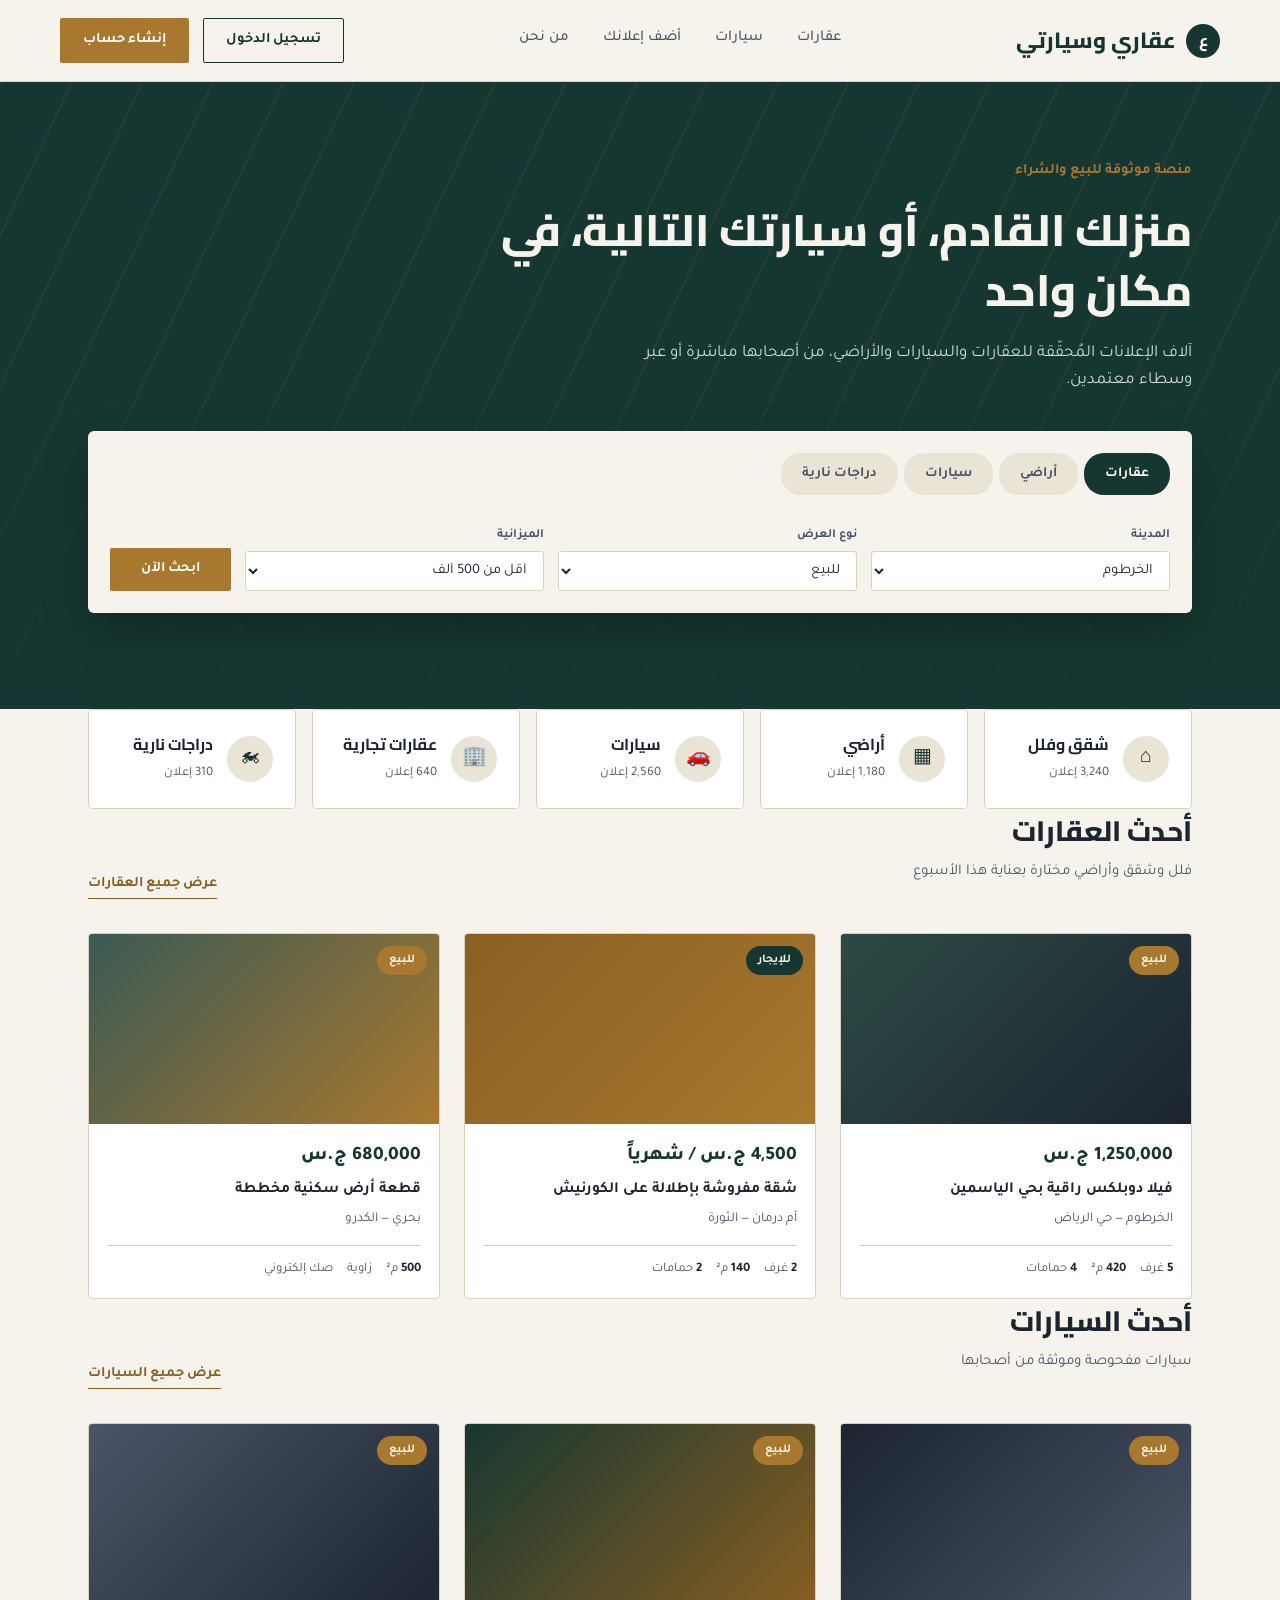
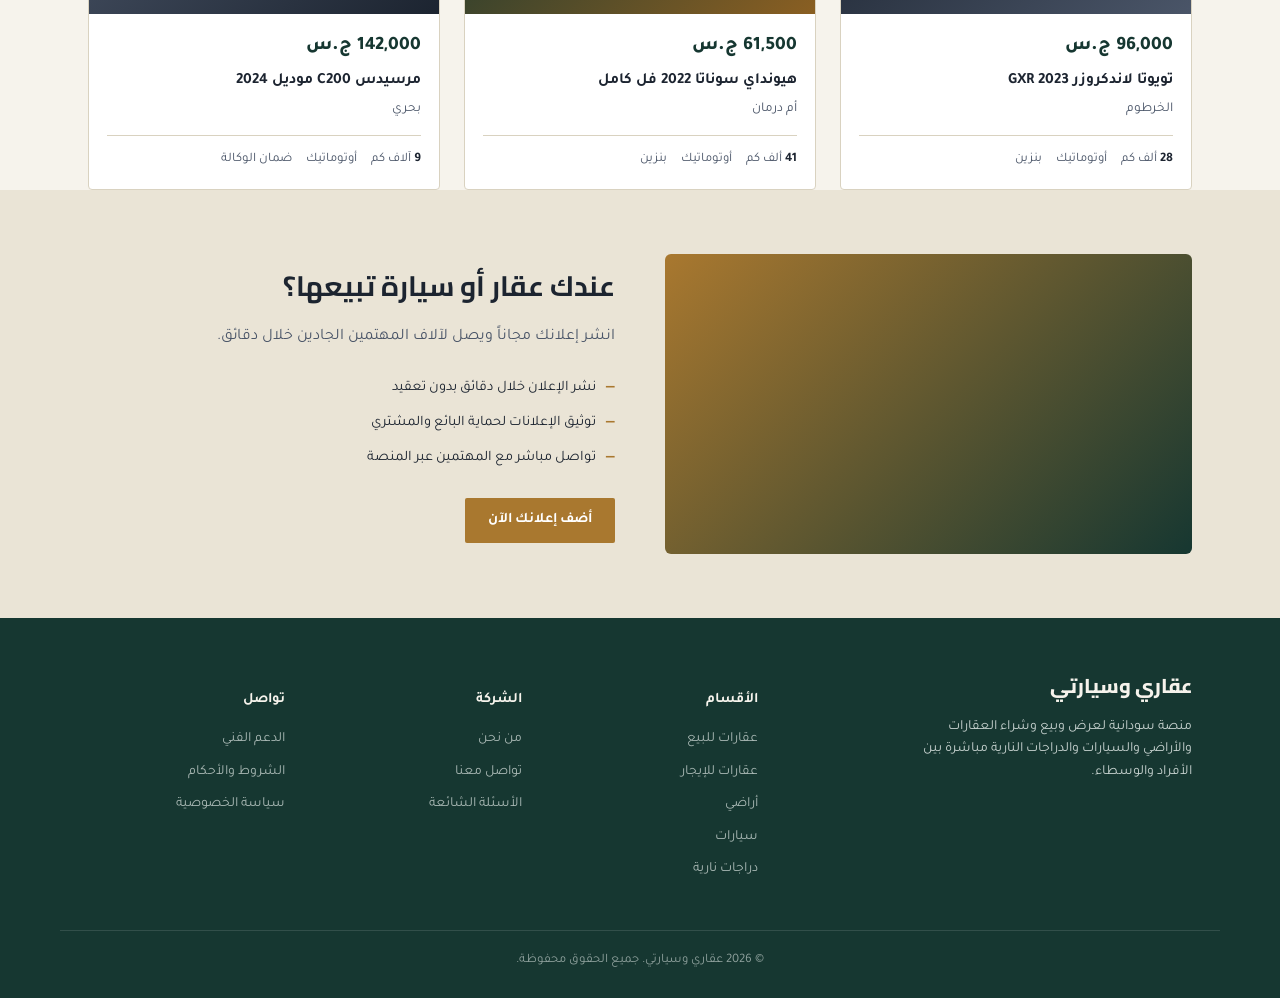
==== version 0.1/index.html @ 5a868a1a "Add files via upload" ====
<!DOCTYPE html>
<html lang="ar" dir="rtl">
<head>
<meta charset="UTF-8">
<meta name="viewport" content="width=device-width, initial-scale=1.0">
<title>عقاري وسيارتي | عقارات وسيارات للبيع والإيجار</title>
<link rel="preconnect" href="https://fonts.googleapis.com">
<link rel="preconnect" href="https://fonts.gstatic.com" crossorigin>
<link href="https://fonts.googleapis.com/css2?family=Tajawal:wght@400;500;700;900&family=Cairo:wght@400;600;800&display=swap" rel="stylesheet">
<link rel="stylesheet" href="styles.css">
</head>
<body>

<header>
  <div class="wrap nav-row">
    <div class="brand"><span class="brand-mark">ع</span> عقاري وسيارتي</div>
    <nav class="links">
      <a href="#realestate">عقارات</a>
      <a href="#cars">سيارات</a>
      <a href="add-listing.html">أضف إعلانك</a>
      <a href="#about">من نحن</a>
    </nav>
    <div class="auth-actions" id="authActions">
      <a class="btn btn-ghost" href="login.html" id="navLoginBtn">تسجيل الدخول</a>
      <a class="btn btn-solid" href="signup.html" id="navSignupBtn">إنشاء حساب</a>
    </div>
  </div>
</header>

<section class="hero">
  <div class="wrap hero-inner">
    <div class="hero-eyebrow">منصة موثوقة للبيع والشراء</div>
    <h1>منزلك القادم، أو سيارتك التالية، في مكان واحد</h1>
    <p>آلاف الإعلانات المُحقّقة للعقارات والسيارات والأراضي، من أصحابها مباشرة أو عبر وسطاء معتمدين.</p>

    <div class="search-panel">
      <div class="search-tabs">
        <div class="search-tab active">عقارات</div>
        <div class="search-tab">أراضي</div>
        <div class="search-tab">سيارات</div>
        <div class="search-tab">دراجات نارية</div>
      </div>
      <div class="field">
        <label>المدينة</label>
        <select>
          <option>الخرطوم</option>
          <option>أم درمان</option>
          <option>بحري</option>
          <option>مدني</option>
        </select>
      </div>
      <div class="field">
        <label>نوع العرض</label>
        <select>
          <option>للبيع</option>
          <option>للإيجار</option>
        </select>
      </div>
      <div class="field">
        <label>الميزانية</label>
        <select>
          <option>أقل من 500 ألف</option>
          <option>500 ألف - مليون</option>
          <option>أكثر من مليون</option>
        </select>
      </div>
      <button class="btn btn-solid">ابحث الآن</button>
    </div>
  </div>
</section>

<section class="wrap">
  <div class="category-strip">
    <div class="cat-card"><div class="cat-icon">⌂</div><div><h3>شقق وفلل</h3><span>3٬240 إعلان</span></div></div>
    <div class="cat-card"><div class="cat-icon">▦</div><div><h3>أراضي</h3><span>1٬180 إعلان</span></div></div>
    <div class="cat-card"><div class="cat-icon">🚗</div><div><h3>سيارات</h3><span>2٬560 إعلان</span></div></div>
    <div class="cat-card"><div class="cat-icon">🏢</div><div><h3>عقارات تجارية</h3><span>640 إعلان</span></div></div>
    <div class="cat-card"><div class="cat-icon">🏍</div><div><h3>دراجات نارية</h3><span>310 إعلان</span></div></div>
  </div>
</section>

<section class="wrap" id="realestate">
  <div class="section-head">
    <div>
      <h2>أحدث العقارات</h2>
      <p>فلل وشقق وأراضي مختارة بعناية هذا الأسبوع</p>
    </div>
    <a class="see-all" href="#">عرض جميع العقارات</a>
  </div>
  <div class="grid">
    <div class="card">
      <div class="card-media m1"><span class="badge sale">للبيع</span></div>
      <div class="card-body">
        <div class="card-price">1٬250٬000 ج.س</div>
        <div class="card-title">فيلا دوبلكس راقية بحي الياسمين</div>
        <div class="card-loc">الخرطوم — حي الرياض</div>
        <div class="card-specs"><span><b>5</b> غرف</span><span><b>420</b> م²</span><span><b>4</b> حمامات</span></div>
      </div>
    </div>
    <div class="card">
      <div class="card-media m2"><span class="badge">للإيجار</span></div>
      <div class="card-body">
        <div class="card-price">4٬500 ج.س / شهرياً</div>
        <div class="card-title">شقة مفروشة بإطلالة على الكورنيش</div>
        <div class="card-loc">أم درمان — الثورة</div>
        <div class="card-specs"><span><b>2</b> غرف</span><span><b>140</b> م²</span><span><b>2</b> حمامات</span></div>
      </div>
    </div>
    <div class="card">
      <div class="card-media m3"><span class="badge sale">للبيع</span></div>
      <div class="card-body">
        <div class="card-price">680٬000 ج.س</div>
        <div class="card-title">قطعة أرض سكنية مخططة</div>
        <div class="card-loc">بحري — الكدرو</div>
        <div class="card-specs"><span><b>500</b> م²</span><span>زاوية</span><span>صك إلكتروني</span></div>
      </div>
    </div>
  </div>
</section>

<section class="wrap" id="cars">
  <div class="section-head">
    <div>
      <h2>أحدث السيارات</h2>
      <p>سيارات مفحوصة وموثقة من أصحابها</p>
    </div>
    <a class="see-all" href="#">عرض جميع السيارات</a>
  </div>
  <div class="grid">
    <div class="card">
      <div class="card-media m4"><span class="badge sale">للبيع</span></div>
      <div class="card-body">
        <div class="card-price">96٬000 ج.س</div>
        <div class="card-title">تويوتا لاندكروزر GXR 2023</div>
        <div class="card-loc">الخرطوم</div>
        <div class="card-specs"><span><b>28</b> ألف كم</span><span>أوتوماتيك</span><span>بنزين</span></div>
      </div>
    </div>
    <div class="card">
      <div class="card-media m5"><span class="badge sale">للبيع</span></div>
      <div class="card-body">
        <div class="card-price">61٬500 ج.س</div>
        <div class="card-title">هيونداي سوناتا 2022 فل كامل</div>
        <div class="card-loc">أم درمان</div>
        <div class="card-specs"><span><b>41</b> ألف كم</span><span>أوتوماتيك</span><span>بنزين</span></div>
      </div>
    </div>
    <div class="card">
      <div class="card-media m6"><span class="badge sale">للبيع</span></div>
      <div class="card-body">
        <div class="card-price">142٬000 ج.س</div>
        <div class="card-title">مرسيدس C200 موديل 2024</div>
        <div class="card-loc">بحري</div>
        <div class="card-specs"><span><b>9</b> آلاف كم</span><span>أوتوماتيك</span><span>ضمان الوكالة</span></div>
      </div>
    </div>
  </div>
</section>

<section class="promo" id="sell">
  <div class="wrap promo-inner">
    <div class="promo-media"></div>
    <div class="promo-text">
      <h2>عندك عقار أو سيارة تبيعها؟</h2>
      <p>انشر إعلانك مجاناً ويصل لآلاف المهتمين الجادين خلال دقائق.</p>
      <ul class="promo-list">
        <li>نشر الإعلان خلال دقائق بدون تعقيد</li>
        <li>توثيق الإعلانات لحماية البائع والمشتري</li>
        <li>تواصل مباشر مع المهتمين عبر المنصة</li>
      </ul>
      <a class="btn btn-solid" href="add-listing.html">أضف إعلانك الآن</a>
    </div>
  </div>
</section>

<footer id="about">
  <div class="wrap foot-grid">
    <div>
      <div class="foot-brand">عقاري وسيارتي</div>
      <p style="max-width:280px; font-size:14px;">منصة سودانية لعرض وبيع وشراء العقارات والأراضي والسيارات والدراجات النارية مباشرة بين الأفراد والوسطاء.</p>
    </div>
    <div>
      <h4>الأقسام</h4>
      <ul><li>عقارات للبيع</li><li>عقارات للإيجار</li><li>أراضي</li><li>سيارات</li><li>دراجات نارية</li></ul>
    </div>
    <div>
      <h4>الشركة</h4>
      <ul><li>من نحن</li><li>تواصل معنا</li><li>الأسئلة الشائعة</li></ul>
    </div>
    <div>
      <h4>تواصل</h4>
      <ul><li>الدعم الفني</li><li>الشروط والأحكام</li><li>سياسة الخصوصية</li></ul>
    </div>
  </div>
  <div class="wrap foot-bottom">© 2026 عقاري وسيارتي. جميع الحقوق محفوظة.</div>
</footer>

<script src="script.js"></script>

</body>
</html>
---- version 0.1/styles.css ----
:root{
    --ink:#1c2430;
    --ink-soft:#4a5568;
    --sand:#f6f3ec;
    --sand-deep:#eae4d6;
    --brass:#a9782f;
    --brass-deep:#8a5f22;
    --teal:#1f4d47;
    --teal-deep:#163731;
    --white:#ffffff;
    --line:#d9d2c0;
    --radius-card: 4px;
  }
  *{box-sizing:border-box;}
  html{scroll-behavior:smooth;}
  body{
    margin:0;
    font-family:'Tajawal', 'Cairo', sans-serif;
    background:var(--sand);
    color:var(--ink);
    line-height:1.6;
  }
  img{max-width:100%;display:block;}
  a{color:inherit;text-decoration:none;}
  ul{margin:0;padding:0;list-style:none;}
  h1,h2,h3{font-family:'Cairo', 'Tajawal', sans-serif; margin:0;}
  .wrap{max-width:1160px;margin:0 auto;padding:0 28px;}

  /* ===== Header ===== */
  header{
    position:sticky; top:0; z-index:50;
    background:var(--sand);
    border-bottom:1px solid var(--line);
  }
  .nav-row{
    display:flex; align-items:center; justify-content:space-between;
    padding:18px 0;
  }
  .brand{
    display:flex; align-items:center; gap:10px;
    font-family:'Cairo',sans-serif; font-weight:800; font-size:22px;
    color:var(--teal-deep);
  }
  .brand-mark{
    width:34px;height:34px;border-radius:50%;
    background:var(--teal-deep);
    display:flex;align-items:center;justify-content:center;
    color:var(--sand); font-size:16px; font-weight:800;
  }
  nav.links{display:flex; gap:34px;}
  nav.links a{
    font-size:15px; font-weight:500; color:var(--ink-soft);
    padding-bottom:4px; border-bottom:2px solid transparent;
    transition:border-color .2s, color .2s;
  }
  nav.links a:hover, nav.links a:focus-visible{color:var(--ink); border-color:var(--brass);}
  .auth-actions{display:flex; align-items:center; gap:14px;}
  .btn{
    display:inline-block; padding:10px 22px; font-size:14.5px; font-weight:700;
    border-radius:2px; cursor:pointer; border:1.5px solid transparent;
    font-family:inherit;
  }
  .btn-ghost{
    background:transparent; color:var(--teal-deep); border-color:var(--teal-deep);
  }
  .btn-ghost:hover{background:var(--teal-deep); color:var(--sand);}
  .btn-solid{
    background:var(--brass); color:var(--white);
  }
  .btn-solid:hover{background:var(--brass-deep);}

  /* ===== Hero ===== */
  .hero{
    background:var(--teal-deep);
    color:var(--sand);
    padding:78px 0 96px;
    position:relative;
    overflow:hidden;
  }
  .hero::after{
    content:"";
    position:absolute; inset:0;
    background:
      linear-gradient(180deg, rgba(22,55,49,0) 40%, var(--teal-deep) 100%),
      repeating-linear-gradient(115deg, rgba(169,120,47,.10) 0 2px, transparent 2px 64px);
    pointer-events:none;
  }
  .hero-inner{position:relative; z-index:1;}
  .hero-eyebrow{
    color:var(--brass); font-weight:700; font-size:14.5px; margin-bottom:18px;
  }
  .hero h1{
    font-size:44px; font-weight:800; max-width:760px; line-height:1.35;
    margin-bottom:20px;
  }
  .hero p{
    max-width:560px; color:#cfd9d6; font-size:17px; margin-bottom:36px;
  }

  .search-panel{
    background:var(--sand);
    border-radius:6px;
    padding:22px;
    display:grid;
    grid-template-columns:1fr 1fr 1fr auto;
    gap:14px;
    box-shadow:0 20px 45px rgba(0,0,0,.25);
  }
  .search-tabs{
    display:flex; gap:6px; margin-bottom:16px; grid-column:1 / -1;
  }
  .search-tab{
    padding:9px 20px; border-radius:20px; font-size:14px; font-weight:700;
    background:var(--sand-deep); color:var(--ink-soft); cursor:pointer;
    border:1px solid transparent;
  }
  .search-tab.active{background:var(--teal-deep); color:var(--sand);}
  .field{display:flex; flex-direction:column; gap:6px; text-align:right;}
  .field label{font-size:12.5px; color:var(--ink-soft); font-weight:600;}
  .field select, .field input{
    padding:11px 12px; border:1px solid var(--line); border-radius:3px;
    font-family:inherit; font-size:14.5px; background:var(--white); color:var(--ink);
  }
  .search-panel .btn-solid{
    align-self:end; padding:12px 30px; white-space:nowrap;
  }

  /* ===== Section shell ===== */
  section{padding:64px 0;}
  .section-head{
    display:flex; align-items:flex-end; justify-content:space-between;
    margin-bottom:34px; gap:20px; flex-wrap:wrap;
  }
  .section-head h2{font-size:28px; font-weight:800;}
  .section-head p{color:var(--ink-soft); font-size:15px; margin-top:6px;}
  .see-all{font-size:14.5px; font-weight:700; color:var(--brass-deep); border-bottom:1.5px solid var(--brass-deep); padding-bottom:2px;}

  /* ===== Category strip ===== */
  .category-strip{
    display:grid; grid-template-columns:repeat(5,1fr); gap:16px;
  }
  .cat-card{
    background:var(--white); border:1px solid var(--line); border-radius:var(--radius-card);
    padding:22px; display:flex; align-items:center; gap:14px;
  }
  .cat-icon{
    width:46px;height:46px;border-radius:50%;
    background:var(--sand-deep); display:flex; align-items:center; justify-content:center;
    font-size:20px; color:var(--teal-deep); flex-shrink:0;
  }
  .cat-card h3{font-size:16px; font-weight:700; margin-bottom:3px;}
  .cat-card span{font-size:13px; color:var(--ink-soft);}

  /* ===== Listing grid ===== */
  .grid{
    display:grid; grid-template-columns:repeat(3,1fr); gap:24px;
  }
  .card{
    background:var(--white); border:1px solid var(--line); border-radius:var(--radius-card);
    overflow:hidden;
  }
  .card-media{
    height:190px; background-size:cover; background-position:center;
    position:relative;
  }
  .badge{
    position:absolute; top:12px; right:12px;
    background:var(--teal-deep); color:var(--sand);
    font-size:12px; font-weight:700; padding:5px 12px; border-radius:20px;
  }
  .badge.sale{background:var(--brass);}
  .card-body{padding:18px;}
  .card-price{font-size:19px; font-weight:800; color:var(--teal-deep); margin-bottom:6px;}
  .card-title{font-size:15.5px; font-weight:700; margin-bottom:6px;}
  .card-loc{font-size:13.5px; color:var(--ink-soft); margin-bottom:14px;}
  .card-specs{
    display:flex; gap:14px; padding-top:14px; border-top:1px solid var(--line);
    font-size:13px; color:var(--ink-soft);
  }
  .card-specs b{color:var(--ink); font-weight:700;}

  /* real estate media placeholders */
  .m1{background-image:linear-gradient(135deg,#2c4a45,#1c2430);}
  .m2{background-image:linear-gradient(135deg,#8a5f22,#a9782f);}
  .m3{background-image:linear-gradient(135deg,#3a5a54,#a9782f);}
  .m4{background-image:linear-gradient(135deg,#1c2430,#4a5568);}
  .m5{background-image:linear-gradient(135deg,#163731,#8a5f22);}
  .m6{background-image:linear-gradient(135deg,#4a5568,#1c2430);}

  /* ===== Split promo ===== */
  .promo{
    background:var(--sand-deep);
  }
  .promo-inner{
    display:grid; grid-template-columns:1fr 1fr; gap:50px; align-items:center;
  }
  .promo-media{
    height:300px; border-radius:6px;
    background-image:linear-gradient(135deg,#a9782f,#163731);
  }
  .promo-text h2{font-size:28px; margin-bottom:16px;}
  .promo-text p{color:var(--ink-soft); margin-bottom:26px; max-width:440px;}
  .promo-list{display:flex; flex-direction:column; gap:12px; margin-bottom:28px;}
  .promo-list li{display:flex; gap:10px; align-items:flex-start; font-size:14.5px;}
  .promo-list li::before{content:"—"; color:var(--brass); font-weight:800;}

  /* ===== Footer ===== */
  footer{background:var(--teal-deep); color:#c8d3d0; padding:52px 0 26px;}
  .foot-grid{
    display:grid; grid-template-columns:2fr 1fr 1fr 1fr; gap:40px; margin-bottom:40px;
  }
  .foot-brand{font-family:'Cairo',sans-serif; font-weight:800; font-size:20px; color:var(--sand); margin-bottom:12px;}
  .foot-grid h4{color:var(--sand); font-size:14.5px; margin-bottom:16px;}
  .foot-grid ul li{margin-bottom:10px; font-size:14px; color:#a9b8b4;}
  .foot-bottom{
    border-top:1px solid rgba(255,255,255,.12); padding-top:20px;
    font-size:13px; color:#8fa19d; text-align:center;
  }

  /* ===== Modal (login) ===== */
  .modal-overlay{
    position:fixed; inset:0; background:rgba(28,36,48,.55);
    display:none; align-items:center; justify-content:center; z-index:100;
  }
  .modal-overlay.open{display:flex;}
  .modal{
    background:var(--white); border-radius:6px; padding:36px; width:380px; max-width:90vw;
    position:relative;
  }
  .modal h3{font-size:21px; font-weight:800; margin-bottom:6px;}
  .modal p.sub{color:var(--ink-soft); font-size:14px; margin-bottom:24px;}
  .modal .form-field{margin-bottom:16px;}
  .modal .btn-solid, .modal .submit-btn{width:100%; padding:12px; margin-top:6px;}
  .modal-close{
    position:absolute; top:16px; left:16px; background:none; border:none;
    font-size:20px; color:var(--ink-soft); cursor:pointer;
  }
  .modal-step{display:none;}
  .modal-step.active{display:block;}
  .otp-display{
    background:var(--sand-deep); border:1px dashed var(--brass);
    border-radius:4px; padding:14px; text-align:center;
    font-size:24px; font-weight:800; letter-spacing:6px; color:var(--teal-deep);
    margin-bottom:14px;
  }
  .otp-note{font-size:12.5px; color:var(--ink-soft); margin-bottom:20px; text-align:center; line-height:1.6;}

  @media (max-width:880px){
    nav.links{display:none;}
    .hero h1{font-size:32px;}
    .search-panel{grid-template-columns:1fr 1fr;}
    .category-strip{grid-template-columns:repeat(2,1fr);}
    .grid{grid-template-columns:1fr;}
    .promo-inner{grid-template-columns:1fr;}
    .foot-grid{grid-template-columns:1fr 1fr;}
  }

/* ===== Auth pages (login / signup) ===== */
.auth-page{
  min-height:100vh;
  display:grid;
  grid-template-columns:1fr 1fr;
}
.auth-visual{
  background:var(--teal-deep);
  background-image:
    linear-gradient(180deg, rgba(22,55,49,.4), rgba(22,55,49,.9)),
    repeating-linear-gradient(115deg, rgba(169,120,47,.12) 0 2px, transparent 2px 64px);
  color:var(--sand);
  display:flex;
  flex-direction:column;
  justify-content:space-between;
  padding:44px;
}
.auth-visual .brand{color:var(--sand); font-size:22px; font-weight:800; font-family:'Cairo',sans-serif; display:flex; align-items:center; gap:10px;}
.auth-visual .brand-mark{
  width:34px;height:34px;border-radius:50%;
  background:var(--brass); color:var(--teal-deep);
  display:flex;align-items:center;justify-content:center;
  font-size:16px; font-weight:800;
}
.auth-visual .quote{max-width:400px;}
.auth-visual .quote h2{font-size:26px; line-height:1.5; margin-bottom:14px;}
.auth-visual .quote p{color:#cfd9d6; font-size:14.5px;}
.auth-visual .foot-note{font-size:13px; color:#8fa19d;}

.auth-form-side{
  display:flex; align-items:center; justify-content:center;
  padding:44px; overflow-y:auto;
}
.auth-box{width:100%; max-width:380px;}
.auth-box .back-link{
  font-size:13.5px; color:var(--ink-soft); margin-bottom:28px; display:inline-block;
}
.auth-box h1{font-size:26px; font-weight:800; margin-bottom:8px;}
.auth-box p.sub{color:var(--ink-soft); font-size:14.5px; margin-bottom:32px;}

.form-field{margin-bottom:18px; text-align:right;}
.form-field label{
  display:block; font-size:13px; font-weight:700; color:var(--ink); margin-bottom:7px;
}
.form-field input,
.form-field select,
.form-field textarea{
  width:100%; padding:12px 14px; border:1px solid var(--line); border-radius:3px;
  font-family:inherit; font-size:14.5px; background:var(--white); color:var(--ink);
  transition:border-color .15s;
}
.form-field textarea{resize:vertical; min-height:90px;}
.form-field input:focus,
.form-field select:focus,
.form-field textarea:focus{outline:none; border-color:var(--brass);}
.form-field .error-msg{
  display:none; color:#b3423a; font-size:12.5px; margin-top:6px;
}
.form-field.invalid input,
.form-field.invalid select,
.form-field.invalid textarea{border-color:#b3423a;}
.form-field.invalid .error-msg{display:block;}
.form-field .hint{font-size:12px; color:var(--ink-soft); margin-top:6px;}

.field-row{
  display:flex; align-items:center; justify-content:space-between;
  margin-bottom:24px; font-size:13.5px;
}
.remember{display:flex; align-items:center; gap:7px; color:var(--ink-soft);}
.remember input{width:15px; height:15px;}
.forgot-link{color:var(--brass-deep); font-weight:700;}
.forgot-link:hover{text-decoration:underline;}

.terms-row{
  display:flex; align-items:flex-start; gap:8px; margin-bottom:22px; font-size:13px; color:var(--ink-soft);
}
.terms-row input{width:15px; height:15px; margin-top:2px; flex-shrink:0;}
.terms-row a{color:var(--brass-deep); font-weight:700;}

.submit-btn{
  width:100%; padding:13px; background:var(--brass); color:var(--white);
  border:none; border-radius:2px; font-family:inherit; font-size:15px; font-weight:700;
  cursor:pointer; transition:background .15s;
}
.submit-btn:hover{background:var(--brass-deep);}
.submit-btn:disabled{background:var(--line); cursor:not-allowed;}

.divider{
  display:flex; align-items:center; gap:12px; margin:26px 0; color:var(--ink-soft); font-size:13px;
}
.divider::before, .divider::after{content:""; flex:1; height:1px; background:var(--line);}

.signup-note{text-align:center; font-size:14px; color:var(--ink-soft);}
.signup-note a{color:var(--brass-deep); font-weight:700;}

.form-status{
  display:none; padding:11px 14px; border-radius:3px; font-size:13.5px; margin-bottom:18px;
}
.form-status.show{display:block;}
.form-status.success{background:#e4efe9; color:var(--teal-deep);}
.form-status.error{background:#f6e4e2; color:#b3423a;}

@media (max-width:800px){
  .auth-page{grid-template-columns:1fr;}
  .auth-visual{display:none;}
}

/* ===== Add-listing page ===== */
.listing-page{background:var(--sand); min-height:100vh;}
.listing-header{
  background:var(--sand); border-bottom:1px solid var(--line); padding:18px 0;
}
.listing-header .wrap{display:flex; align-items:center; justify-content:space-between;}
.listing-main{padding:48px 0 80px;}
.listing-intro{max-width:600px; margin-bottom:36px;}
.listing-intro h1{font-size:28px; font-weight:800; margin-bottom:10px;}
.listing-intro p{color:var(--ink-soft); font-size:15px;}

.category-picker{
  display:grid; grid-template-columns:repeat(5,1fr); gap:12px; margin-bottom:36px;
}
.category-option{
  background:var(--white); border:1.5px solid var(--line); border-radius:4px;
  padding:16px 10px; text-align:center; cursor:pointer; font-size:13.5px; font-weight:700;
  color:var(--ink-soft); transition:border-color .15s, color .15s;
}
.category-option .cat-emoji{font-size:22px; display:block; margin-bottom:8px;}
.category-option.active{border-color:var(--brass); color:var(--teal-deep); background:var(--sand-deep);}

.listing-form-card{
  background:var(--white); border:1px solid var(--line); border-radius:6px; padding:32px; max-width:640px;
}
.form-grid-2{display:grid; grid-template-columns:1fr 1fr; gap:18px;}
.field-group{display:none;}
.field-group.active{display:block;}
.form-section-title{font-size:15px; font-weight:700; color:var(--teal-deep); margin:26px 0 16px; padding-top:20px; border-top:1px solid var(--line);}
.form-section-title:first-of-type{margin-top:0; padding-top:0; border-top:none;}

@media (max-width:800px){
  .category-picker{grid-template-columns:repeat(3,1fr);}
  .form-grid-2{grid-template-columns:1fr;}
}
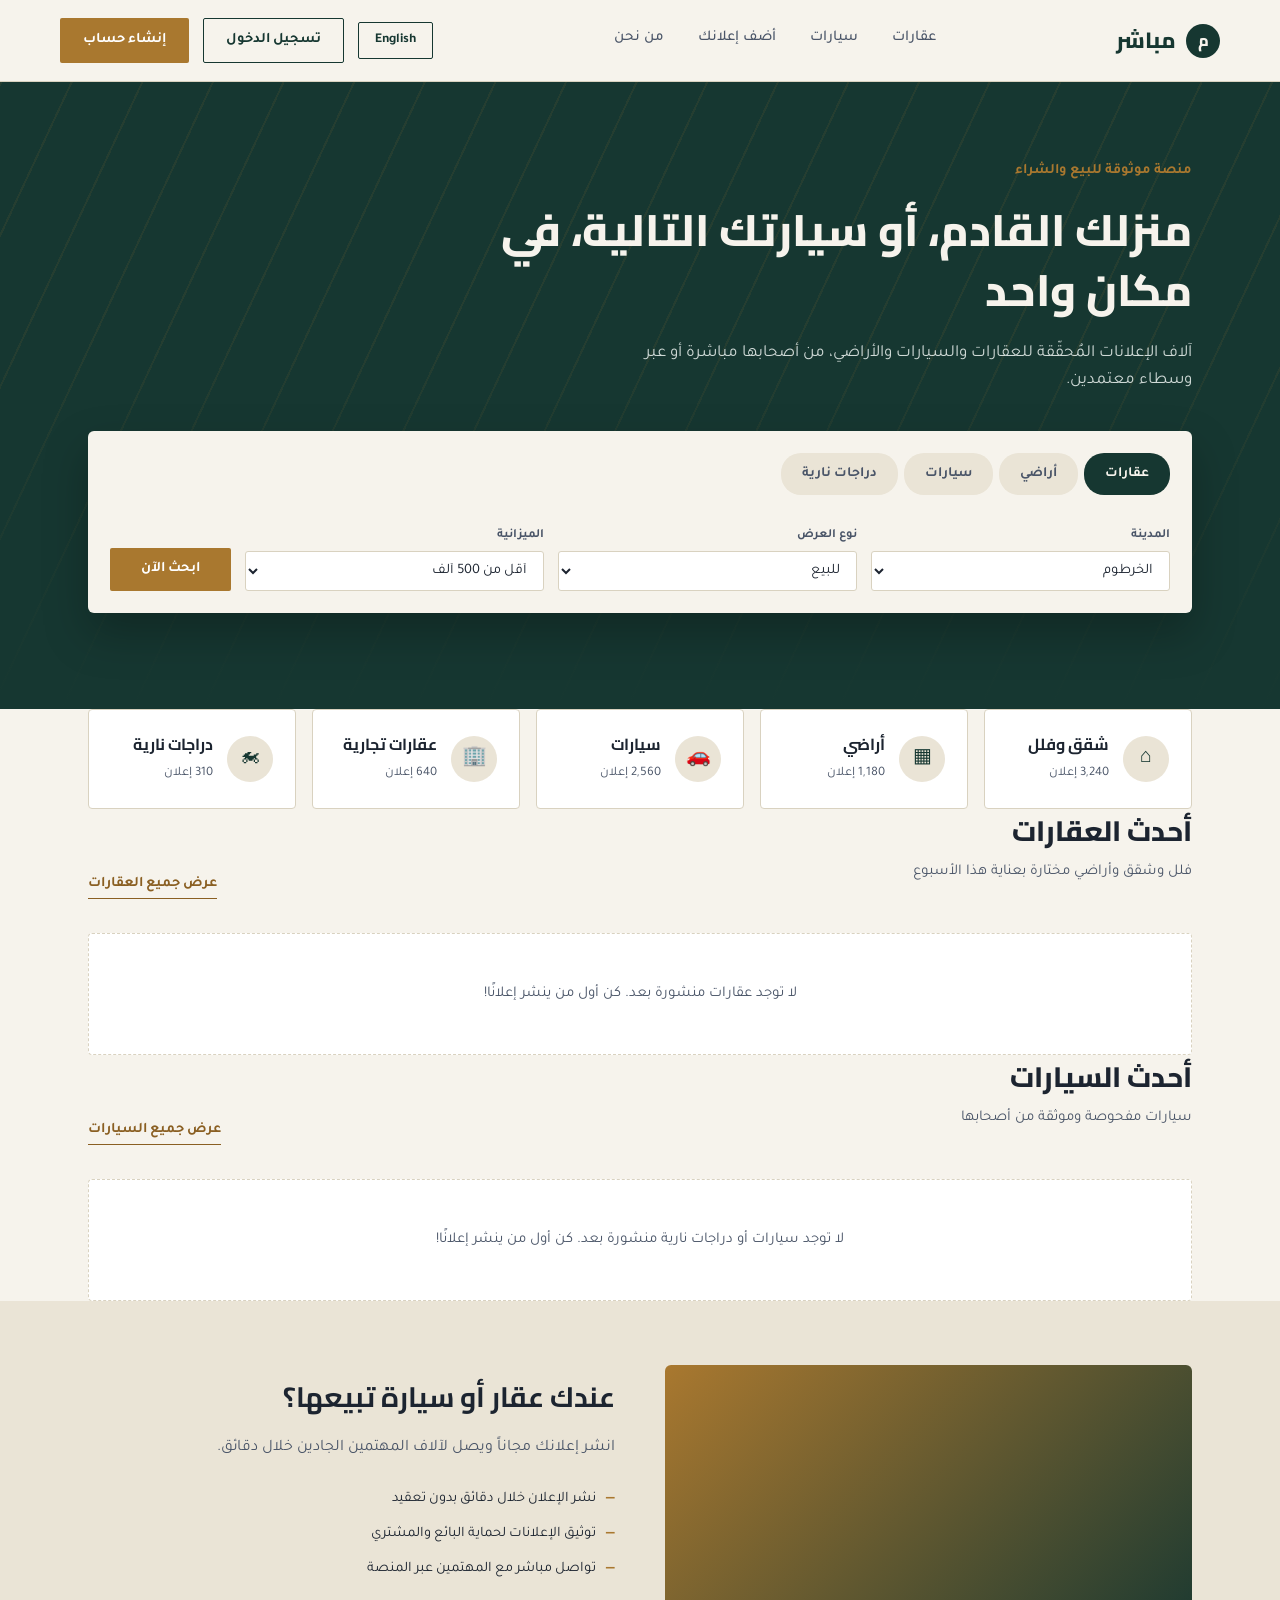
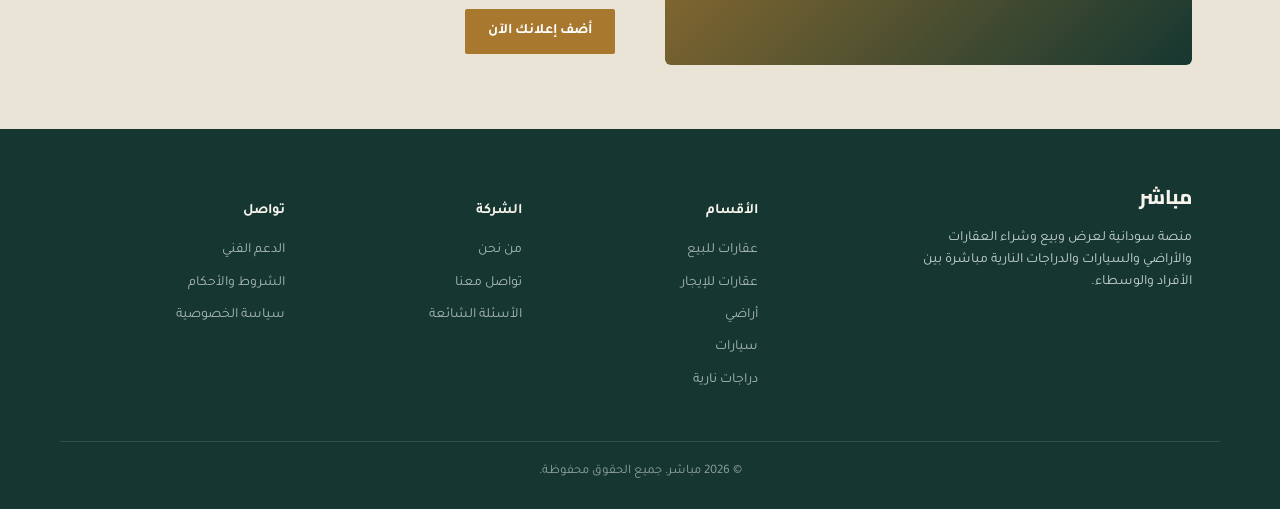
==== commit 14a80dac: "Add files via upload" ====
--- a/version 0.1/index.html
+++ b/version 0.1/index.html
@@ -3,7 +3,7 @@
 <head>
 <meta charset="UTF-8">
 <meta name="viewport" content="width=device-width, initial-scale=1.0">
-<title>عقاري وسيارتي | عقارات وسيارات للبيع والإيجار</title>
+<title data-i18n-title="meta.home.title">مباشر | عقارات وسيارات للبيع والإيجار</title>
 <link rel="preconnect" href="https://fonts.googleapis.com">
 <link rel="preconnect" href="https://fonts.gstatic.com" crossorigin>
 <link href="https://fonts.googleapis.com/css2?family=Tajawal:wght@400;500;700;900&family=Cairo:wght@400;600;800&display=swap" rel="stylesheet">
@@ -13,147 +13,97 @@
 
 <header>
   <div class="wrap nav-row">
-    <div class="brand"><span class="brand-mark">ع</span> عقاري وسيارتي</div>
+    <div class="brand"><span class="brand-mark">م</span> <span data-i18n="brand.name">مباشر</span></div>
     <nav class="links">
-      <a href="#realestate">عقارات</a>
-      <a href="#cars">سيارات</a>
-      <a href="add-listing.html">أضف إعلانك</a>
-      <a href="#about">من نحن</a>
+      <a href="#realestate" data-i18n="nav.realestate">عقارات</a>
+      <a href="#cars" data-i18n="nav.cars">سيارات</a>
+      <a href="add-listing.html" data-i18n="nav.addListing">أضف إعلانك</a>
+      <a href="messages.html" id="navMessagesLink" data-i18n="nav.messages" style="display:none;">رسائلي</a>
+      <a href="#about" data-i18n="nav.about">من نحن</a>
     </nav>
     <div class="auth-actions" id="authActions">
-      <a class="btn btn-ghost" href="login.html" id="navLoginBtn">تسجيل الدخول</a>
-      <a class="btn btn-solid" href="signup.html" id="navSignupBtn">إنشاء حساب</a>
+      <button type="button" class="btn btn-ghost lang-toggle" id="langToggle">English</button>
+      <a class="btn btn-ghost" href="login.html" id="navLoginBtn" data-i18n="auth.login">تسجيل الدخول</a>
+      <a class="btn btn-solid" href="signup.html" id="navSignupBtn" data-i18n="auth.signup">إنشاء حساب</a>
     </div>
   </div>
 </header>
 
 <section class="hero">
   <div class="wrap hero-inner">
-    <div class="hero-eyebrow">منصة موثوقة للبيع والشراء</div>
-    <h1>منزلك القادم، أو سيارتك التالية، في مكان واحد</h1>
-    <p>آلاف الإعلانات المُحقّقة للعقارات والسيارات والأراضي، من أصحابها مباشرة أو عبر وسطاء معتمدين.</p>
+    <div class="hero-eyebrow" data-i18n="hero.eyebrow">منصة موثوقة للبيع والشراء</div>
+    <h1 data-i18n="hero.title">منزلك القادم، أو سيارتك التالية، في مكان واحد</h1>
+    <p data-i18n="hero.subtitle">آلاف الإعلانات المُحقّقة للعقارات والسيارات والأراضي، من أصحابها مباشرة أو عبر وسطاء معتمدين.</p>
 
     <div class="search-panel">
       <div class="search-tabs">
-        <div class="search-tab active">عقارات</div>
-        <div class="search-tab">أراضي</div>
-        <div class="search-tab">سيارات</div>
-        <div class="search-tab">دراجات نارية</div>
+        <div class="search-tab active" data-i18n="search.tab.realestate">عقارات</div>
+        <div class="search-tab" data-i18n="search.tab.land">أراضي</div>
+        <div class="search-tab" data-i18n="search.tab.cars">سيارات</div>
+        <div class="search-tab" data-i18n="search.tab.moto">دراجات نارية</div>
       </div>
       <div class="field">
-        <label>المدينة</label>
+        <label data-i18n="search.city.label">المدينة</label>
         <select>
-          <option>الخرطوم</option>
-          <option>أم درمان</option>
-          <option>بحري</option>
-          <option>مدني</option>
+          <option data-i18n="city.khartoum">الخرطوم</option>
+          <option data-i18n="city.omdurman">أم درمان</option>
+          <option data-i18n="city.bahri">بحري</option>
+          <option data-i18n="city.madani">مدني</option>
         </select>
       </div>
       <div class="field">
-        <label>نوع العرض</label>
+        <label data-i18n="search.offerType.label">نوع العرض</label>
         <select>
-          <option>للبيع</option>
-          <option>للإيجار</option>
+          <option data-i18n="offer.sale">للبيع</option>
+          <option data-i18n="offer.rent">للإيجار</option>
         </select>
       </div>
       <div class="field">
-        <label>الميزانية</label>
+        <label data-i18n="search.budget.label">الميزانية</label>
         <select>
-          <option>أقل من 500 ألف</option>
-          <option>500 ألف - مليون</option>
-          <option>أكثر من مليون</option>
+          <option data-i18n="budget.low">أقل من 500 ألف</option>
+          <option data-i18n="budget.mid">500 ألف - مليون</option>
+          <option data-i18n="budget.high">أكثر من مليون</option>
         </select>
       </div>
-      <button class="btn btn-solid">ابحث الآن</button>
+      <button class="btn btn-solid" data-i18n="search.cta">ابحث الآن</button>
     </div>
   </div>
 </section>
 
 <section class="wrap">
   <div class="category-strip">
-    <div class="cat-card"><div class="cat-icon">⌂</div><div><h3>شقق وفلل</h3><span>3٬240 إعلان</span></div></div>
-    <div class="cat-card"><div class="cat-icon">▦</div><div><h3>أراضي</h3><span>1٬180 إعلان</span></div></div>
-    <div class="cat-card"><div class="cat-icon">🚗</div><div><h3>سيارات</h3><span>2٬560 إعلان</span></div></div>
-    <div class="cat-card"><div class="cat-icon">🏢</div><div><h3>عقارات تجارية</h3><span>640 إعلان</span></div></div>
-    <div class="cat-card"><div class="cat-icon">🏍</div><div><h3>دراجات نارية</h3><span>310 إعلان</span></div></div>
+    <div class="cat-card"><div class="cat-icon">⌂</div><div><h3 data-i18n="cat.apartments.title">شقق وفلل</h3><span data-i18n="cat.apartments.count">3٬240 إعلان</span></div></div>
+    <div class="cat-card"><div class="cat-icon">▦</div><div><h3 data-i18n="cat.land.title">أراضي</h3><span data-i18n="cat.land.count">1٬180 إعلان</span></div></div>
+    <div class="cat-card"><div class="cat-icon">🚗</div><div><h3 data-i18n="cat.cars.title">سيارات</h3><span data-i18n="cat.cars.count">2٬560 إعلان</span></div></div>
+    <div class="cat-card"><div class="cat-icon">🏢</div><div><h3 data-i18n="cat.commercial.title">عقارات تجارية</h3><span data-i18n="cat.commercial.count">640 إعلان</span></div></div>
+    <div class="cat-card"><div class="cat-icon">🏍</div><div><h3 data-i18n="cat.moto.title">دراجات نارية</h3><span data-i18n="cat.moto.count">310 إعلان</span></div></div>
   </div>
 </section>
 
 <section class="wrap" id="realestate">
   <div class="section-head">
     <div>
-      <h2>أحدث العقارات</h2>
-      <p>فلل وشقق وأراضي مختارة بعناية هذا الأسبوع</p>
+      <h2 data-i18n="realestate.heading">أحدث العقارات</h2>
+      <p data-i18n="realestate.sub">فلل وشقق وأراضي مختارة بعناية هذا الأسبوع</p>
     </div>
-    <a class="see-all" href="#">عرض جميع العقارات</a>
+    <a class="see-all" href="#" data-i18n="realestate.seeAll">عرض جميع العقارات</a>
   </div>
-  <div class="grid">
-    <div class="card">
-      <div class="card-media m1"><span class="badge sale">للبيع</span></div>
-      <div class="card-body">
-        <div class="card-price">1٬250٬000 ج.س</div>
-        <div class="card-title">فيلا دوبلكس راقية بحي الياسمين</div>
-        <div class="card-loc">الخرطوم — حي الرياض</div>
-        <div class="card-specs"><span><b>5</b> غرف</span><span><b>420</b> م²</span><span><b>4</b> حمامات</span></div>
-      </div>
-    </div>
-    <div class="card">
-      <div class="card-media m2"><span class="badge">للإيجار</span></div>
-      <div class="card-body">
-        <div class="card-price">4٬500 ج.س / شهرياً</div>
-        <div class="card-title">شقة مفروشة بإطلالة على الكورنيش</div>
-        <div class="card-loc">أم درمان — الثورة</div>
-        <div class="card-specs"><span><b>2</b> غرف</span><span><b>140</b> م²</span><span><b>2</b> حمامات</span></div>
-      </div>
-    </div>
-    <div class="card">
-      <div class="card-media m3"><span class="badge sale">للبيع</span></div>
-      <div class="card-body">
-        <div class="card-price">680٬000 ج.س</div>
-        <div class="card-title">قطعة أرض سكنية مخططة</div>
-        <div class="card-loc">بحري — الكدرو</div>
-        <div class="card-specs"><span><b>500</b> م²</span><span>زاوية</span><span>صك إلكتروني</span></div>
-      </div>
-    </div>
+  <div class="grid" id="realestateGrid">
+    <!-- تُعرض الإعلانات المنشورة فعليًا هنا تلقائيًا -->
   </div>
 </section>
 
 <section class="wrap" id="cars">
   <div class="section-head">
     <div>
-      <h2>أحدث السيارات</h2>
-      <p>سيارات مفحوصة وموثقة من أصحابها</p>
+      <h2 data-i18n="cars.heading">أحدث السيارات</h2>
+      <p data-i18n="cars.sub">سيارات مفحوصة وموثقة من أصحابها</p>
     </div>
-    <a class="see-all" href="#">عرض جميع السيارات</a>
+    <a class="see-all" href="#" data-i18n="cars.seeAll">عرض جميع السيارات</a>
   </div>
-  <div class="grid">
-    <div class="card">
-      <div class="card-media m4"><span class="badge sale">للبيع</span></div>
-      <div class="card-body">
-        <div class="card-price">96٬000 ج.س</div>
-        <div class="card-title">تويوتا لاندكروزر GXR 2023</div>
-        <div class="card-loc">الخرطوم</div>
-        <div class="card-specs"><span><b>28</b> ألف كم</span><span>أوتوماتيك</span><span>بنزين</span></div>
-      </div>
-    </div>
-    <div class="card">
-      <div class="card-media m5"><span class="badge sale">للبيع</span></div>
-      <div class="card-body">
-        <div class="card-price">61٬500 ج.س</div>
-        <div class="card-title">هيونداي سوناتا 2022 فل كامل</div>
-        <div class="card-loc">أم درمان</div>
-        <div class="card-specs"><span><b>41</b> ألف كم</span><span>أوتوماتيك</span><span>بنزين</span></div>
-      </div>
-    </div>
-    <div class="card">
-      <div class="card-media m6"><span class="badge sale">للبيع</span></div>
-      <div class="card-body">
-        <div class="card-price">142٬000 ج.س</div>
-        <div class="card-title">مرسيدس C200 موديل 2024</div>
-        <div class="card-loc">بحري</div>
-        <div class="card-specs"><span><b>9</b> آلاف كم</span><span>أوتوماتيك</span><span>ضمان الوكالة</span></div>
-      </div>
-    </div>
+  <div class="grid" id="vehiclesGrid">
+    <!-- تُعرض الإعلانات المنشورة فعليًا هنا تلقائيًا -->
   </div>
 </section>
 
@@ -161,14 +111,14 @@
   <div class="wrap promo-inner">
     <div class="promo-media"></div>
     <div class="promo-text">
-      <h2>عندك عقار أو سيارة تبيعها؟</h2>
-      <p>انشر إعلانك مجاناً ويصل لآلاف المهتمين الجادين خلال دقائق.</p>
+      <h2 data-i18n="promo.heading">عندك عقار أو سيارة تبيعها؟</h2>
+      <p data-i18n="promo.sub">انشر إعلانك مجاناً ويصل لآلاف المهتمين الجادين خلال دقائق.</p>
       <ul class="promo-list">
-        <li>نشر الإعلان خلال دقائق بدون تعقيد</li>
-        <li>توثيق الإعلانات لحماية البائع والمشتري</li>
-        <li>تواصل مباشر مع المهتمين عبر المنصة</li>
+        <li data-i18n="promo.point1">نشر الإعلان خلال دقائق بدون تعقيد</li>
+        <li data-i18n="promo.point2">توثيق الإعلانات لحماية البائع والمشتري</li>
+        <li data-i18n="promo.point3">تواصل مباشر مع المهتمين عبر المنصة</li>
       </ul>
-      <a class="btn btn-solid" href="add-listing.html">أضف إعلانك الآن</a>
+      <a class="btn btn-solid" href="add-listing.html" data-i18n="promo.cta">أضف إعلانك الآن</a>
     </div>
   </div>
 </section>
@@ -176,23 +126,37 @@
 <footer id="about">
   <div class="wrap foot-grid">
     <div>
-      <div class="foot-brand">عقاري وسيارتي</div>
-      <p style="max-width:280px; font-size:14px;">منصة سودانية لعرض وبيع وشراء العقارات والأراضي والسيارات والدراجات النارية مباشرة بين الأفراد والوسطاء.</p>
+      <div class="foot-brand" data-i18n="brand.name">مباشر</div>
+      <p style="max-width:280px; font-size:14px;" data-i18n="footer.about">منصة سودانية لعرض وبيع وشراء العقارات والأراضي والسيارات والدراجات النارية مباشرة بين الأفراد والوسطاء.</p>
     </div>
     <div>
-      <h4>الأقسام</h4>
-      <ul><li>عقارات للبيع</li><li>عقارات للإيجار</li><li>أراضي</li><li>سيارات</li><li>دراجات نارية</li></ul>
+      <h4 data-i18n="footer.sections.heading">الأقسام</h4>
+      <ul>
+        <li data-i18n="footer.sections.saleRealestate">عقارات للبيع</li>
+        <li data-i18n="footer.sections.rentRealestate">عقارات للإيجار</li>
+        <li data-i18n="footer.sections.land">أراضي</li>
+        <li data-i18n="footer.sections.cars">سيارات</li>
+        <li data-i18n="footer.sections.moto">دراجات نارية</li>
+      </ul>
     </div>
     <div>
-      <h4>الشركة</h4>
-      <ul><li>من نحن</li><li>تواصل معنا</li><li>الأسئلة الشائعة</li></ul>
+      <h4 data-i18n="footer.company.heading">الشركة</h4>
+      <ul>
+        <li data-i18n="footer.company.about">من نحن</li>
+        <li data-i18n="footer.company.contact">تواصل معنا</li>
+        <li data-i18n="footer.company.faq">الأسئلة الشائعة</li>
+      </ul>
     </div>
     <div>
-      <h4>تواصل</h4>
-      <ul><li>الدعم الفني</li><li>الشروط والأحكام</li><li>سياسة الخصوصية</li></ul>
+      <h4 data-i18n="footer.contact.heading">تواصل</h4>
+      <ul>
+        <li data-i18n="footer.contact.support">الدعم الفني</li>
+        <li><a href="terms.html" data-i18n="footer.contact.terms">الشروط والأحكام</a></li>
+        <li><a href="privacy.html" data-i18n="footer.contact.privacy">سياسة الخصوصية</a></li>
+      </ul>
     </div>
   </div>
-  <div class="wrap foot-bottom">© 2026 عقاري وسيارتي. جميع الحقوق محفوظة.</div>
+  <div class="wrap foot-bottom" data-i18n="footer.copyright">© 2026 مباشر. جميع الحقوق محفوظة.</div>
 </footer>
 
 <script src="script.js"></script>
--- a/version 0.1/styles.css
+++ b/version 0.1/styles.css
@@ -310,6 +310,11 @@
 .form-field input:focus,
 .form-field select:focus,
 .form-field textarea:focus{outline:none; border-color:var(--brass);}
+.form-field input[type="file"]{
+  padding:10px 12px; border:1.5px dashed var(--line); background:var(--sand-deep);
+  cursor:pointer; font-size:13.5px;
+}
+.form-field input[type="file"]:hover{border-color:var(--brass);}
 .form-field .error-msg{
   display:none; color:#b3423a; font-size:12.5px; margin-top:6px;
 }
@@ -334,6 +339,44 @@
 .terms-row input{width:15px; height:15px; margin-top:2px; flex-shrink:0;}
 .terms-row a{color:var(--brass-deep); font-weight:700;}
 
+/* ===== Subscription plan picker (signup) ===== */
+.plan-intro{
+  font-size:13.5px; color:var(--ink-soft); margin:-6px 0 16px;
+}
+.plan-picker{
+  display:grid; grid-template-columns:1fr 1fr; gap:14px; margin-bottom:22px;
+}
+.plan-option{
+  position:relative; display:flex; flex-direction:column; gap:3px;
+  border:1.5px solid var(--line); border-radius:6px; padding:18px 16px 16px;
+  cursor:pointer; background:var(--white);
+  transition:border-color .15s, background .15s, box-shadow .15s;
+}
+.plan-option:hover{border-color:var(--brass);}
+.plan-option.active{
+  border-color:var(--brass); background:var(--sand-deep);
+  box-shadow:0 0 0 1px var(--brass);
+}
+.plan-option input[type="radio"]{
+  position:absolute; top:14px; inset-inline-end:14px;
+  width:16px; height:16px; accent-color:var(--brass); margin:0;
+}
+.plan-name{font-size:14.5px; font-weight:700; color:var(--ink);}
+.plan-price{font-size:21px; font-weight:800; color:var(--teal-deep); margin-top:2px;}
+.plan-currency-unit{font-size:13px; font-weight:600; color:var(--ink-soft);}
+.plan-period{font-size:12px; color:var(--ink-soft);}
+.plan-badge{
+  position:absolute; top:-11px; inset-inline-start:14px;
+  background:var(--brass); color:var(--white);
+  font-size:11px; font-weight:700; padding:3px 11px; border-radius:20px;
+}
+.plan-savings{font-size:12px; font-weight:700; color:var(--teal-deep); margin-top:6px;}
+.plan-compare-note{font-size:11px; color:var(--ink-soft); margin-top:2px;}
+
+@media (max-width:480px){
+  .plan-picker{grid-template-columns:1fr;}
+}
+
 .submit-btn{
   width:100%; padding:13px; background:var(--brass); color:var(--white);
   border:none; border-radius:2px; font-family:inherit; font-size:15px; font-weight:700;
@@ -390,6 +433,8 @@
 .form-grid-2{display:grid; grid-template-columns:1fr 1fr; gap:18px;}
 .field-group{display:none;}
 .field-group.active{display:block;}
+.listing-details{display:none;}
+.listing-details.active{display:block;}
 .form-section-title{font-size:15px; font-weight:700; color:var(--teal-deep); margin:26px 0 16px; padding-top:20px; border-top:1px solid var(--line);}
 .form-section-title:first-of-type{margin-top:0; padding-top:0; border-top:none;}
 
@@ -397,3 +442,126 @@
   .category-picker{grid-template-columns:repeat(3,1fr);}
   .form-grid-2{grid-template-columns:1fr;}
 }
+
+/* ===== Language toggle ===== */
+.lang-toggle{
+  font-family:inherit; font-size:13.5px; padding:9px 16px;
+}
+.back-row{
+  display:flex; align-items:center; justify-content:space-between; margin-bottom:28px;
+}
+.auth-box .back-row .back-link{margin-bottom:0;}
+
+/* ===== Legal pages (privacy / terms) ===== */
+.legal-content{max-width:760px;}
+.legal-content h2{
+  font-size:18.5px; font-weight:700; color:var(--teal-deep);
+  margin:30px 0 10px;
+}
+.legal-content h2:first-child{margin-top:0;}
+.legal-content p{color:var(--ink-soft); font-size:14.5px; margin-bottom:4px;}
+.legal-updated{color:var(--ink-soft); font-size:13px; margin-top:4px;}
+
+/* ===== Auth-required notice (add-listing / messages) ===== */
+.auth-required-notice{text-align:center; padding:44px 32px;}
+.auth-required-notice p{color:var(--ink-soft); font-size:15px; margin-bottom:22px;}
+.auth-required-actions{display:flex; gap:12px; justify-content:center; flex-wrap:wrap;}
+
+/* ===== Listing cards as links / empty state ===== */
+.card-link{display:block; transition:box-shadow .15s, transform .15s;}
+.card-link:hover{box-shadow:0 14px 30px rgba(28,36,48,.12); transform:translateY(-2px);}
+.card-media-empty{background-image:linear-gradient(135deg,#3a5a54,#1c2430);}
+.empty-state{
+  grid-column:1 / -1;
+  background:var(--white); border:1.5px dashed var(--line); border-radius:var(--radius-card);
+  padding:48px 24px; text-align:center; color:var(--ink-soft); font-size:15px;
+}
+
+/* ===== Listing detail page ===== */
+.detail-layout{
+  display:grid; grid-template-columns:1.3fr 1fr; gap:40px; align-items:start;
+}
+.detail-gallery{
+  background:var(--white); border:1px solid var(--line); border-radius:6px; overflow:hidden;
+}
+.main-photo{width:100%; height:360px; object-fit:cover; display:block; background:var(--sand-deep);}
+.no-photo-placeholder{
+  height:360px; display:flex; align-items:center; justify-content:center;
+  color:var(--ink-soft); font-size:14.5px; background:var(--sand-deep);
+}
+.thumb-strip{display:flex; gap:10px; padding:14px; flex-wrap:wrap;}
+.thumb-strip .thumb{
+  width:68px; height:68px; object-fit:cover; border-radius:3px; cursor:pointer;
+  border:2px solid transparent; opacity:.7; transition:opacity .15s, border-color .15s;
+}
+.thumb-strip .thumb:hover{opacity:1;}
+.thumb-strip .thumb.active{opacity:1; border-color:var(--brass);}
+
+.detail-info{
+  background:var(--white); border:1px solid var(--line); border-radius:6px; padding:28px;
+}
+.detail-category{position:static; display:inline-block; margin-bottom:14px;}
+.detail-price{font-size:26px; font-weight:800; color:var(--teal-deep); margin-bottom:8px;}
+.detail-title{font-size:21px; font-weight:800; margin-bottom:8px;}
+.detail-loc{font-size:14.5px; color:var(--ink-soft); margin-bottom:18px;}
+.detail-specs{
+  display:flex; gap:16px; flex-wrap:wrap; padding:16px 0; margin-bottom:6px;
+  border-top:1px solid var(--line); border-bottom:1px solid var(--line);
+  font-size:13.5px; color:var(--ink-soft);
+}
+.detail-specs b{color:var(--ink); font-weight:700;}
+.detail-description{color:var(--ink-soft); font-size:14.5px; margin:0 0 8px; white-space:pre-line;}
+
+.contact-panel{margin-top:30px; padding-top:26px; border-top:1px solid var(--line);}
+.contact-note p{color:var(--ink-soft); font-size:14.5px; margin-bottom:16px;}
+
+.thread-messages{
+  display:flex; flex-direction:column; gap:10px; max-height:260px; overflow-y:auto;
+  margin-bottom:16px; padding-inline-end:4px;
+}
+.thread-empty{color:var(--ink-soft); font-size:13.5px;}
+.msg-bubble{
+  max-width:82%; padding:10px 14px; border-radius:10px; font-size:14px; line-height:1.5;
+}
+.msg-bubble p{margin:0;}
+.msg-bubble.mine{
+  align-self:flex-end; background:var(--teal-deep); color:var(--sand); border-end-end-radius:2px;
+}
+.msg-bubble.theirs{
+  align-self:flex-start; background:var(--sand-deep); color:var(--ink); border-end-start-radius:2px;
+}
+
+@media (max-width:880px){
+  .detail-layout{grid-template-columns:1fr;}
+}
+
+/* ===== Messages inbox page ===== */
+.threads-list{display:flex; flex-direction:column; gap:16px; max-width:760px;}
+.thread-card{
+  background:var(--white); border:1px solid var(--line); border-radius:6px; padding:20px 22px; cursor:pointer;
+}
+.thread-card-header{display:flex; align-items:center; justify-content:space-between; gap:12px; margin-bottom:6px;}
+.thread-card-title{font-size:15.5px; font-weight:700;}
+.thread-card-other{font-size:13px; color:var(--ink-soft);}
+.thread-card-snippet{
+  font-size:13.5px; color:var(--ink-soft); overflow:hidden; text-overflow:ellipsis;
+  white-space:nowrap;
+}
+.thread-card-body{
+  display:none; flex-direction:column; gap:10px; margin:18px 0; max-height:280px; overflow-y:auto;
+}
+.thread-card.open .thread-card-body{display:flex;}
+.thread-reply-form{display:none; gap:10px; flex-direction:column;}
+.thread-card.open .thread-reply-form{display:flex;}
+.thread-reply-form textarea{
+  width:100%; min-height:64px; padding:10px 12px; border:1px solid var(--line); border-radius:3px;
+  font-family:inherit; font-size:14px; resize:vertical;
+}
+.thread-reply-form .btn{align-self:flex-start;}
+
+/* ===== LTR (English) direction overrides ===== */
+html[dir="ltr"] .field,
+html[dir="ltr"] .form-field{text-align:left;}
+html[dir="ltr"] .badge{right:auto; left:12px;}
+html[dir="ltr"] .modal-close{left:auto; right:16px;}
+html[dir="ltr"] .promo-list li::before{content:"—";}
